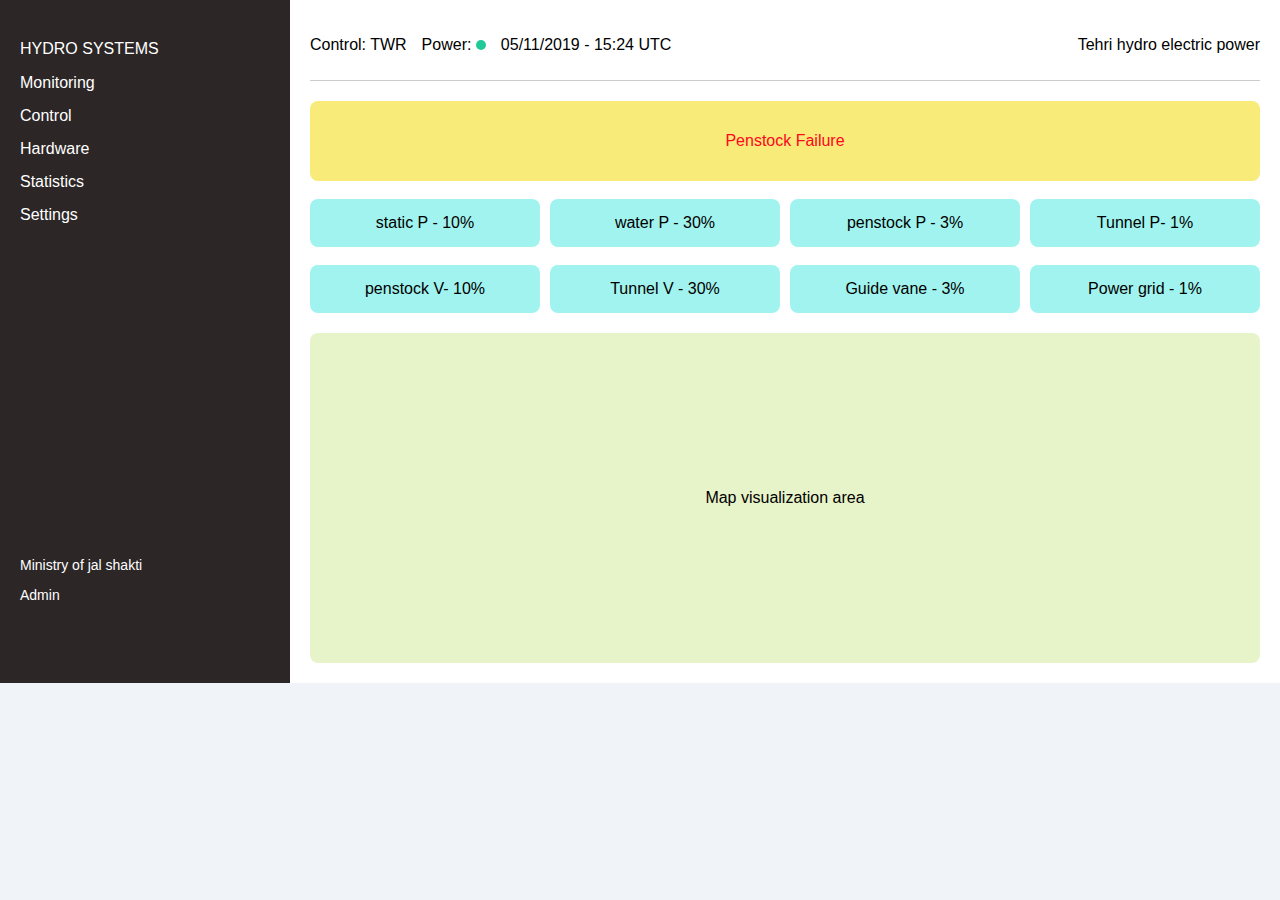
==== dash.html @ e550acf0 "Add files via upload" ====
<!DOCTYPE html>
<html lang="en">
<head>
    <meta charset="UTF-8">
    <meta name="viewport" content="width=device-width, initial-scale=1.0">
    <title>Airlights Dashboard</title>
    <link rel="stylesheet" href="dash.css">
</head>
<body>
    <div class="sidebar">
        <h2></h2>HYDRO SYSTEMS
        <ul>
            <li>Monitoring</li>
            <li>Control</li>
            <li>Hardware</li>
            <li>Statistics</li>
            <li>Settings</li>
        </ul>
        <div class="user-info">
            <p>Ministry of jal shakti</p>
            <p>Admin</p>
        </div>
    </div>
    
    <div class="main-content">
        <div class="header">
            <div class="status">
                <p>Control: TWR</p>
                <p>Power: <span class="status-indicator"></span></p>
                <p>05/11/2019 - 15:24 UTC</p>
            </div>
            <p>Tehri hydro electric power</p>
        </div>

        <div class="dashboard">
            <div class="info-box red-alert">
                <p>Penstock Failure</p>
            </div><br>
            <div class="info-section">
                <div class="info-box">static P - 10%</div>
                <div class="info-box">water P - 30%</div>
                <div class="info-box">penstock P - 3%</div>
                <div class="info-box">Tunnel P- 1%</div>
                
                
            </div>
            <br>
            <div class="info-section">
                <div class="info-box"> penstock V- 10%</div>
                <div class="info-box">Tunnel V - 30%</div>
                <div class="info-box">Guide vane  - 3%</div>
                <div class="info-box">Power grid - 1%</div>
                
                
            </div>

            <div class="map">
                <!-- Placeholder for map content -->
                <p>Map visualization area</p>
            </div>
        </div>
    </div>
</body>
</html>
---- dash.css ----
body {
    font-family: 'Arial', sans-serif;
    display: flex;
    margin: 0;
    background-color: #f0f4f8;
}

.sidebar {
    width: 250px;
    background-color: #2c2626;
    color: #fff;
    padding: 20px;
}
/* .user-info{
    margin-bottom: 3333px;
} */

.sidebar h2 {
    margin: 0;
    font-size: 24px;
    margin-bottom: 20px;
}

.sidebar ul {
    list-style: none;
    padding: 0;
}

.sidebar li {
    margin: 15px 0;
    cursor: pointer;
}

.user-info {
    margin-top: 333px;
    font-size: 14px;
}

.main-content {
    flex-grow: 1;
    padding: 20px;
    background-color: #ffffff;
}

.header {
    display: flex;
    justify-content: space-between;
    border-bottom: 1px solid #ccc;
    padding-bottom: 10px;
}

.status {
    display: flex;
    gap: 15px;
}

.status-indicator {
    display: inline-block;
    width: 10px;
    height: 10px;
    background-color: #20c997;
    border-radius: 50%;
}

.dashboard {
    margin-top: 20px;
}

.info-section {
    display: flex;
    gap: 10px;
}

.info-box {
    background-color: #a0f3ee;
    padding: 15px;
    border-radius: 8px;
    flex: 1;
    text-align: center;
}

.red-alert {
    background-color: #f8eb79;
    color: #fc071f;
}

.map {
    margin-top: 20px;
    background-color: #e7f3c8;
    height: 330px;
    border-radius: 8px;
    display: flex;
    justify-content: center;
    align-items: center;
}
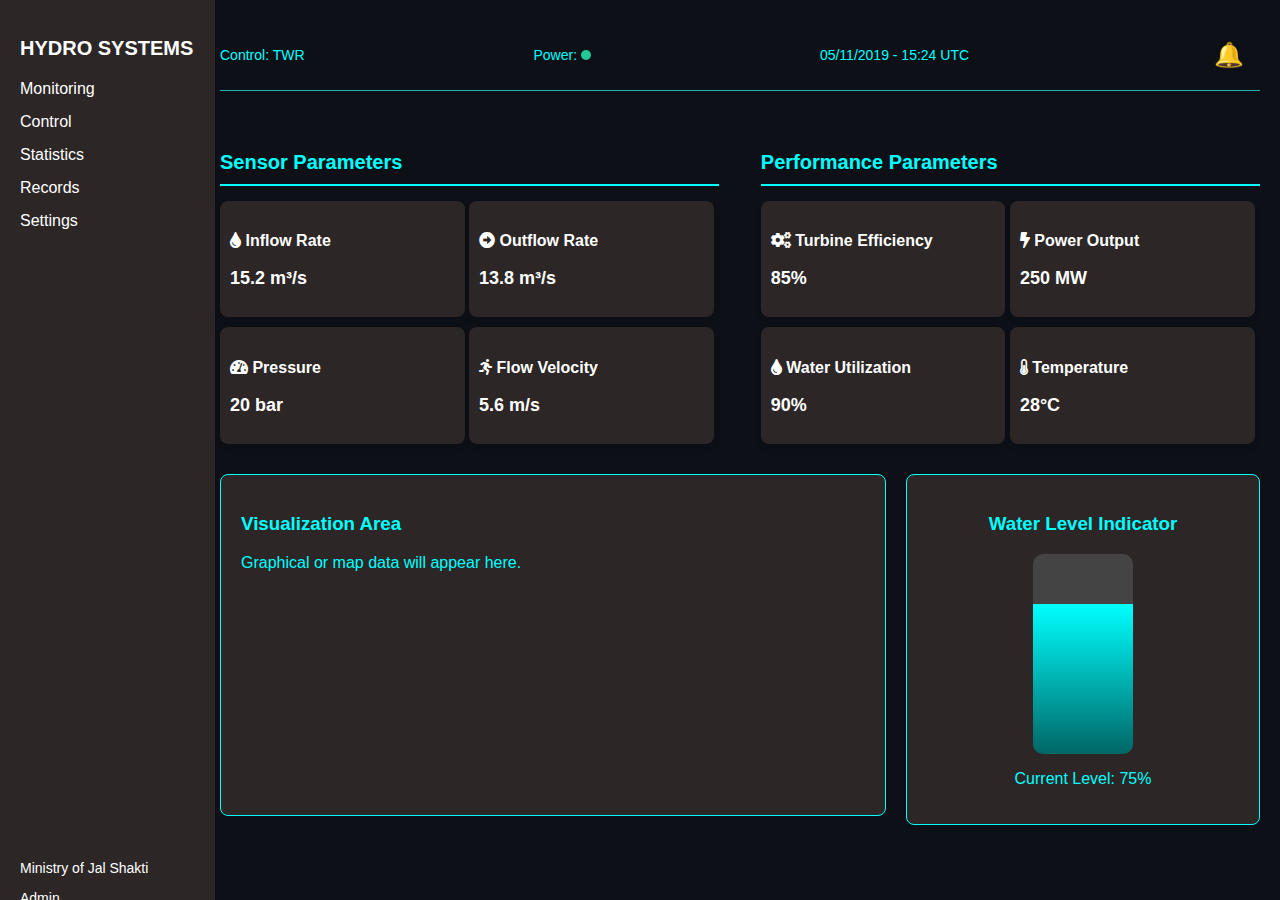
==== commit 406cbb4d: "added stat,dash" ====
--- a/dash.html
+++ b/dash.html
@@ -3,62 +3,108 @@
 <head>
     <meta charset="UTF-8">
     <meta name="viewport" content="width=device-width, initial-scale=1.0">
-    <title>Airlights Dashboard</title>
+    <title>Hydro Dashboard</title>
+    <link rel="stylesheet" href="https://cdnjs.cloudflare.com/ajax/libs/font-awesome/5.15.4/css/all.min.css">
+    <link rel="stylesheet" href="https://cdnjs.cloudflare.com/ajax/libs/font-awesome/5.15.4/css/all.min.css">
     <link rel="stylesheet" href="dash.css">
 </head>
 <body>
+    <!-- Sidebar -->
     <div class="sidebar">
-        <h2></h2>HYDRO SYSTEMS
+        <h2>HYDRO SYSTEMS</h2>
         <ul>
-            <li>Monitoring</li>
-            <li>Control</li>
-            <li>Hardware</li>
-            <li>Statistics</li>
-            <li>Settings</li>
+            <li><a href="dash.html">Monitoring</a></li>
+            <li><a href="#">Control</a></li>
+            <li><a href="stat.html">Statistics</a></li>
+            <li><a href="#">Records</a></li>
+            <li><a href="#">Settings</a></li>
         </ul>
         <div class="user-info">
-            <p>Ministry of jal shakti</p>
+            <p>Ministry of Jal Shakti</p>
             <p>Admin</p>
         </div>
     </div>
-    
+
+    <!-- Main Content -->
     <div class="main-content">
+        <!-- Navigation Bar -->
         <div class="header">
-            <div class="status">
-                <p>Control: TWR</p>
-                <p>Power: <span class="status-indicator"></span></p>
-                <p>05/11/2019 - 15:24 UTC</p>
+            <div class="nav">
+                <span class="status-item">Control: TWR</span>
+                <span class="status-item">Power: <span class="status-indicator"></span></span>
+                <span class="status-item">05/11/2019 - 15:24 UTC</span>
+                <div class="navbar">
+                    <button id="notification-icon" onclick="toggleNotifications()">🔔</button>
+                </div>
             </div>
-            <p>Tehri hydro electric power</p>
         </div>
 
-        <div class="dashboard">
-            <div class="info-box red-alert">
-                <p>Penstock Failure</p>
-            </div><br>
-            <div class="info-section">
-                <div class="info-box">static P - 10%</div>
-                <div class="info-box">water P - 30%</div>
-                <div class="info-box">penstock P - 3%</div>
-                <div class="info-box">Tunnel P- 1%</div>
-                
-                
-            </div>
-            <br>
-            <div class="info-section">
-                <div class="info-box"> penstock V- 10%</div>
-                <div class="info-box">Tunnel V - 30%</div>
-                <div class="info-box">Guide vane  - 3%</div>
-                <div class="info-box">Power grid - 1%</div>
-                
-                
+<!-- Notification Bar -->
+<div id="notification-bar" class="notification-bar"></div>
+        <!-- Parameter Section -->
+        <div class="parameter-section">
+            <!-- Sensor Parameters -->
+            <div class="parameter-group">
+                <h3>Sensor Parameters</h3>
+                <!-- Include Font Awesome for Icons -->
+        <div class="parameter">
+          <h4><i class="fas fa-tint"></i> Inflow Rate</h4>
+          <p id="inflow-rate">15.2 m³/s</p>
+        </div>
+        <div class="parameter">
+          <h4><i class="fas fa-arrow-alt-circle-right"></i> Outflow Rate</h4>
+          <p id="outflow-rate">13.8 m³/s</p>
+        </div>
+        <div class="parameter">
+          <h4><i class="fas fa-tachometer-alt"></i> Pressure</h4>
+          <p id="pressure">20 bar</p>
+        </div>
+        <div class="parameter">
+          <h4><i class="fas fa-running"></i> Flow Velocity</h4>
+          <p id="velocity">5.6 m/s</p>
+        </div>
             </div>
 
-            <div class="map">
-                <!-- Placeholder for map content -->
-                <p>Map visualization area</p>
+            <!-- Performance Parameters -->
+           <!-- Include Font Awesome for Icons -->
+<div class="parameter-group">
+    <h3>Performance Parameters</h3>
+    <div class="parameter">
+        <h4><i class="fas fa-cogs"></i> Turbine Efficiency</h4>
+        <p id="efficiency">85%</p>
+    </div>
+    <div class="parameter">
+        <h4><i class="fas fa-bolt"></i> Power Output</h4>
+        <p id="power-output">250 MW</p>
+    </div>
+    <div class="parameter">
+        <h4><i class="fas fa-tint"></i> Water Utilization</h4>
+        <p id="water-utilization">90%</p>
+    </div>
+    <div class="parameter">
+        <h4><i class="fas fa-thermometer-half"></i> Temperature</h4>
+        <p id="temperature">28°C</p>
+    </div>
+</div>
+
+        </div>
+
+        <!-- Visualization and Water Level -->
+        <div class="visualization-container">
+            <div class="visualization-area">
+                <h3>Visualization Area</h3>
+                <p>Graphical or map data will appear here.</p>
+            </div>
+            <div class="water-level-indicator">
+                <h3>Water Level Indicator</h3>
+                <div class="water-level">
+                    <div class="water"></div>
+                </div>
+                <p>Current Level: 75%</p>
             </div>
         </div>
     </div>
+
+    <script src="dash.js"></script>
 </body>
 </html>
--- a/dash.css
+++ b/dash.css
@@ -1,23 +1,26 @@
+/* General Styles */
 body {
-    font-family: 'Arial', sans-serif;
-    display: flex;
+    font-family: Arial, sans-serif;
     margin: 0;
-    background-color: #f0f4f8;
-}
-
+    padding: 0;
+    display: flex;
+    height: 100vh;
+    background-color: #0d1117;
+    color: #00ffff;
+}
+
+/* Sidebar Styles */
 .sidebar {
-    width: 250px;
-    background-color: #2c2626;
-    color: #fff;
-    padding: 20px;
-}
-/* .user-info{
-    margin-bottom: 3333px;
-} */
+    width: 175px;
+    background-color: #2c2626;
+    color: #ffffff;
+    padding: 20px;
+    position: fixed;
+    height: 100%;
+}
 
 .sidebar h2 {
-    margin: 0;
-    font-size: 24px;
+    font-size: 20px;
     margin-bottom: 20px;
 }
 
@@ -28,68 +31,220 @@
 
 .sidebar li {
     margin: 15px 0;
-    cursor: pointer;
-}
-
+}
+
+.sidebar a {
+    color: #fff;
+    text-decoration: none;
+    font-size: 16px;
+}
+
+.sidebar a:hover {
+    color: #00ffff;
+}
+
+/* User Info */
 .user-info {
-    margin-top: 333px;
+    position: absolute;
+    bottom: 20px;
     font-size: 14px;
 }
 
+/* Main Content */
 .main-content {
-    flex-grow: 1;
-    padding: 20px;
-    background-color: #ffffff;
-}
-
+    margin-left: 200px;
+    flex: 1;
+    padding: 20px;
+    display: flex;
+    flex-direction: column;
+    gap: 20px;
+}
+
+/* Header Styles */
 .header {
-    display: flex;
-    justify-content: space-between;
-    border-bottom: 1px solid #ccc;
-    padding-bottom: 10px;
-}
-
-.status {
-    display: flex;
-    gap: 15px;
+    padding: 10px 0;
+    border-bottom: 1px solid #24b3b3;
+}
+
+.nav {
+    display: flex;
+    align-items: center;
+    justify-content: space-between;
+    gap: 20px;
+}
+
+.status-item {
+    font-size: 14px;
+    color: #00ffff;
 }
 
 .status-indicator {
-    display: inline-block;
     width: 10px;
     height: 10px;
     background-color: #20c997;
     border-radius: 50%;
-}
-
-.dashboard {
+    display: inline-block;
+}
+
+.bell-icon {
+    font-size: 20px;
+    cursor: pointer;
+    color: #00ffff;
+}
+
+/* Position notification bar on the right with more space */
+.notification-bar {
+    display: none; /* Initially hidden */
+    position: absolute;
+    top: 60px; /* Adjust based on navbar height */
+    right: 10px; /* Position to the right side */
+    width: 300px;
+    max-height: 400px; /* Set a max height for the bar */
+    overflow-y: auto; /* Allow scrolling if content overflows */
+    background-color: #2c2626; /* Dark base to match the theme */
+    color: #00ffff; /* Neon blue text color */
+    padding: 20px;
+    border: 1px solid #00ffff; /* Neon blue border */
+    box-shadow: 0 4px 6px rgba(0, 0, 0, 0.1);
+    z-index: 1000; /* Ensure it appears above other content */
+    border-radius: 8px; /* Rounded corners */
+}
+
+/* Style for notification icon in the navbar */
+.navbar {
+    display: flex;
+    justify-content: flex-end;
+    padding: 10px;
+}
+
+#notification-icon {
+    background: none;
+    border: none;
+    color: white;
+    font-size: 24px;
+    cursor: pointer;
+}
+
+/* Style individual notification items */
+.notification-item {
+    padding: 15px;
+    margin-bottom: 15px;
+    border-radius: 4px;
+    font-size: 14px;
+    display: flex;
+    align-items: center;
+    justify-content: space-between;
+    background-color: #1a1a1a; /* Slightly darker background for contrast */
+    color: #00ffff; /* Neon blue text */
+    border: 1px solid #00ffff; /* Neon blue border for items */
+}
+/* Color variations for different notifications */
+.notification-item-1 {
+    background-color: #000000; /* Green for success messages */
+}
+
+.notification-item-2 {
+    background-color: #0b0b0a; /* Orange for warnings */
+}
+
+.notification-item-3 {
+    background-color: #232020; /* Red for critical notifications */
+}
+
+/* Parameter Section */
+.parameter-section {
+    display: flex;
+    gap: 20px;
+    justify-content: space-between;
+    flex-wrap: wrap;
     margin-top: 20px;
 }
 
-.info-section {
-    display: flex;
-    gap: 10px;
-}
-
-.info-box {
-    background-color: #a0f3ee;
-    padding: 15px;
+/* Parameter Group */
+.parameter-group {
+    width: 48%;
+}
+
+.parameter-group h3 {
+    font-size: 20px;
+    color: #00ffff;
+    margin-bottom: 15px;
+    border-bottom: 2px solid #00ffff;
+    padding-bottom: 10px;
+}
+
+/* Parameter Cards */
+.parameter {
+    background-color: #2c2626;
+    color: #fff;
+    padding: 10px;
     border-radius: 8px;
+    margin-bottom: 10px;
+    box-shadow: 0 4px 6px rgba(0, 0, 0, 0.1);
+    display: inline-block;
+    width: 45%; /* Reduced width to fit two parameters in a row */
+}
+
+.parameter h4 {
+    font-size: 16px;
+    margin-bottom: 10px;
+}
+
+.parameter p {
+    font-size: 18px;
+    font-weight: bold;
+}
+
+/* Visualization Container */
+.visualization-container {
+    display: flex;
+    justify-content: space-between;
+    align-items: flex-start;
+    gap: 20px;
+}
+
+/* Visualization Area */
+.visualization-area {
+    flex: 2;
+    background-color: #2c2626;
+    color: #00ffff;
+    padding: 20px;
+    border-radius: 8px;
+    border: 1px solid #00ffff;
+    height: 300px;
+}
+
+/* Water Level Indicator */
+.water-level-indicator {
     flex: 1;
+    background-color: #2c2626;
+    padding: 20px;
+    border-radius: 8px;
     text-align: center;
-}
-
-.red-alert {
-    background-color: #f8eb79;
-    color: #fc071f;
-}
-
-.map {
-    margin-top: 20px;
-    background-color: #e7f3c8;
-    height: 330px;
-    border-radius: 8px;
-    display: flex;
-    justify-content: center;
-    align-items: center;
-}
+    border: 1px solid #00ffff;
+}
+
+.water-level {
+    position: relative;
+    height: 200px;
+    width: 100px;
+    background-color: #444;
+    border-radius: 10px;
+    margin: 0 auto 10px auto;
+    overflow: hidden;
+}
+
+.water {
+    position: absolute;
+    bottom: 0;
+    width: 100%;
+    height: 75%; /* Water level percentage */
+    background: linear-gradient(180deg, #00ffff, #006666);
+}
+
+/* Responsive Adjustments */
+@media screen and (max-width: 768px) {
+    .parameter-group {
+        width: 100%;
+    }
+}
